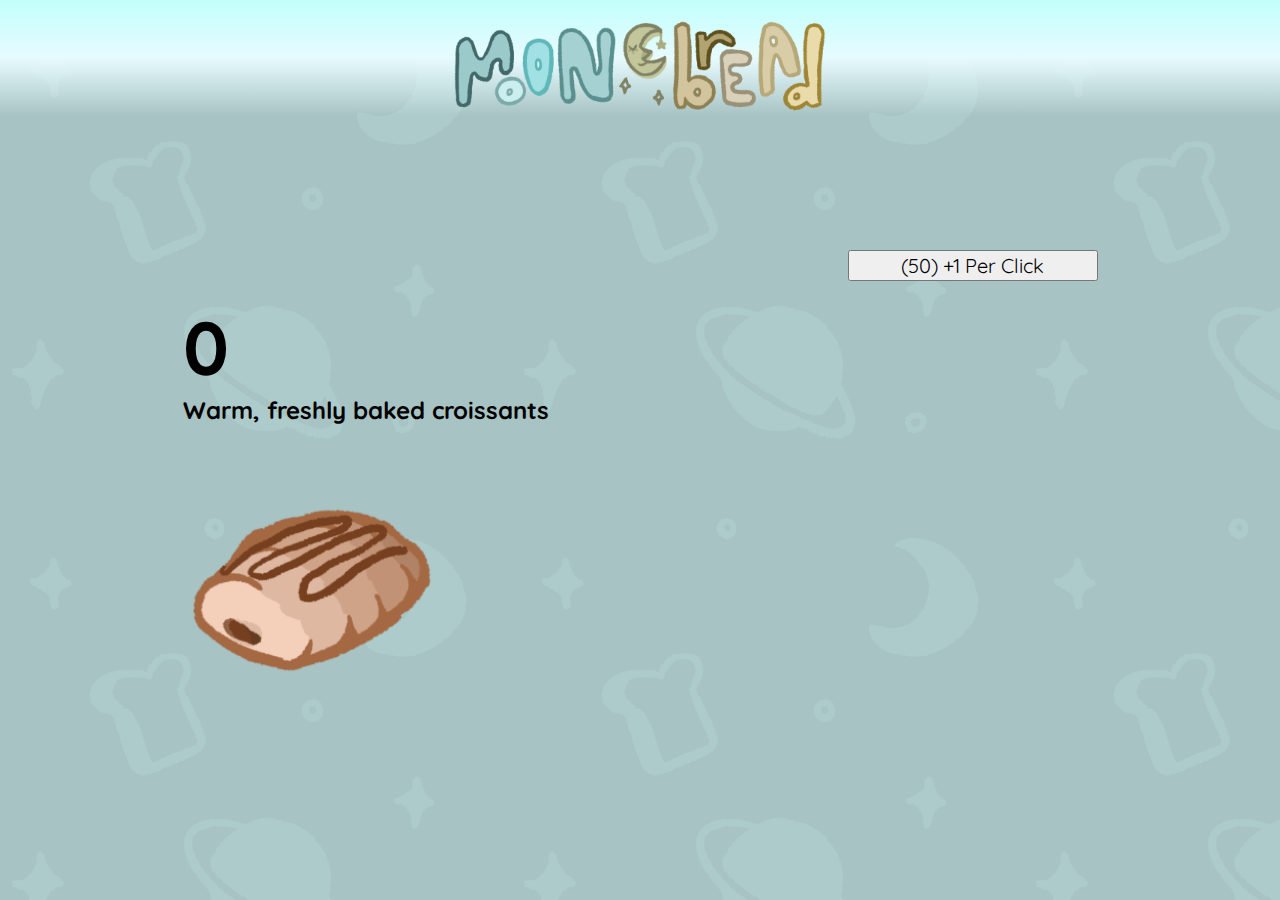
==== Clicker/clicker.html @ 71304e9a "clicker game" ====
<!DOCTYPE html>
<html>

<head>
  <meta charset="utf-8">
  <meta name="viewport" content="width=device-width">
  <link rel="stylesheet"
  href="https://fonts.googleapis.com/css?family=Quicksand">
  <title>Croissant Clicker</title>
  <link href="../Clicker/clickerStyle.css" rel="stylesheet" type="text/css" />
  <link rel="icon" href="../Images/moonlogo.png" type="image/icon type">
</head>

<body>
  <a href="../main.html" class = "top" >
    <img src="../Images/moonbread.png" alt="Radiotower Title"  style="width:30%; height:30%;"/>
  </a>

  <div class="mainBody">
    <div class="leftBox">
        <h1 id="choctext">0</h1>
        <h2>Warm, freshly baked croissants</h2>
      
        <img id="croissant" src="../Images/choccros1.png" onclick="ChocClicked()">
    </div>

    <div class="rightBox">
        <button onclick="IncClick()" id="perClick">(50) +1 Per Click</button>
    </div>
  </div>

  <script src="../Clicker/clickerScript.js"></script>
</body>

</html>
---- Clicker/clickerStyle.css ----
*, *::after, *::before {
    box-sizing: border-box;
    font-family: 'Quicksand';
}

html, body {
    width:100%;
    margin-left:0px;
    margin-top:0px;
}

.top {
    position: absolute;
    top:0%;
    display:flex;
    width:100%;
    padding-top:20px;
    justify-content: center;
    background-image: linear-gradient(rgba(194, 255, 251, 1), rgba(231, 251, 255, 1),rgba(231, 251, 255, 0));
}

body {
    background-image: url("../Images/background.png");
    background-repeat: repeat;
    margin-top:250px;
}

h1 {
    font-size:75px;
}

h2 {
    margin-top:-50px;
}

.mainBody {
    display:flex;
    flex-direction:row;
    justify-content:space-around;
    margin:100px;
}

.leftBox {
    display:flex;
    justify-content:left;
    flex-direction:column;
    width:500px;
}

.rightBox {
    display:flex;
    justify-content:right;
    flex-direction:column;
    width:250px;
}

#croissant {
    width:256px;
    height:256px;
}

#croissant:hover {
    margin-top:-5px;
    margin-left:-5px;
    width:266px;
    height:266px;
}

button {
    font-size:20px;
}
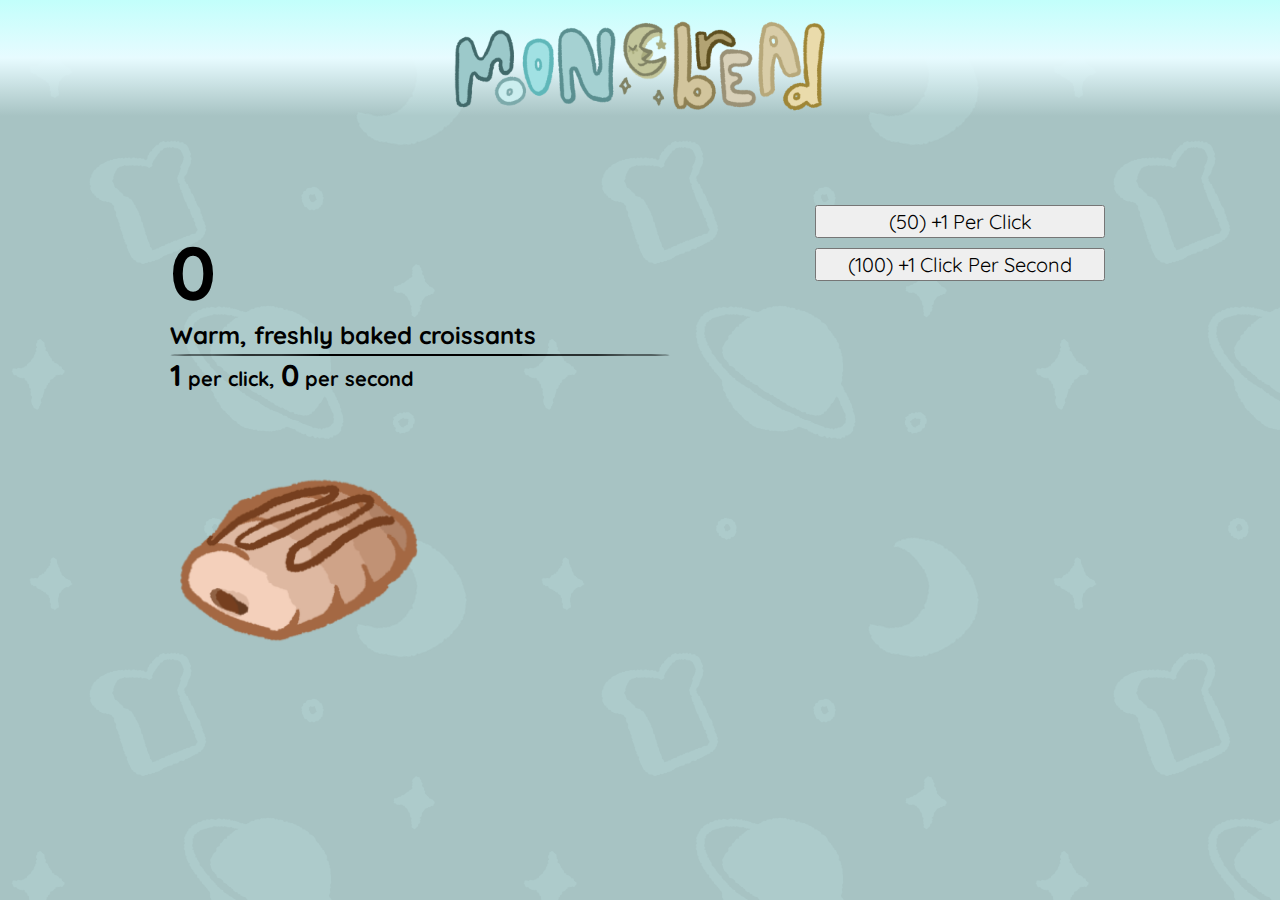
==== commit 1dc5cb34: "CLICKER GAME" ====
--- a/Clicker/clicker.html
+++ b/Clicker/clicker.html
@@ -20,12 +20,15 @@
     <div class="leftBox">
         <h1 id="choctext">0</h1>
         <h2>Warm, freshly baked croissants</h2>
+        <div style="height:2px; border-radius:50%; background-color:rgb(0, 0, 0); margin-top:-15px; margin-bottom:15px;"></div>
+        <h3><b id="perClickStat">1</b> per click, <b id="autoClickStat">0</b> per second</h3>
       
         <img id="croissant" src="../Images/choccros1.png" onclick="ChocClicked()">
     </div>
 
     <div class="rightBox">
         <button onclick="IncClick()" id="perClick">(50) +1 Per Click</button>
+        <button onclick="IncAutoClick()" id="autoClick">(100) +1 Click Per Second</button>
     </div>
   </div>
 
--- a/Clicker/clickerStyle.css
+++ b/Clicker/clickerStyle.css
@@ -7,6 +7,7 @@
     width:100%;
     margin-left:0px;
     margin-top:0px;
+    overflow-y:hidden;
 }
 
 .top {
@@ -22,7 +23,7 @@
 body {
     background-image: url("../Images/background.png");
     background-repeat: repeat;
-    margin-top:250px;
+    margin-top:200px;
 }
 
 h1 {
@@ -33,11 +34,21 @@
     margin-top:-50px;
 }
 
+h3 {
+    margin-top:-15px;
+    font-size:20px;
+}
+
+b {
+    font-size:30px;
+}
+
 .mainBody {
     display:flex;
     flex-direction:row;
     justify-content:space-around;
     margin:100px;
+    margin-top:0px;
 }
 
 .leftBox {
@@ -45,13 +56,14 @@
     justify-content:left;
     flex-direction:column;
     width:500px;
+    margin-top:-25px;
 }
 
 .rightBox {
     display:flex;
     justify-content:right;
     flex-direction:column;
-    width:250px;
+    width:300px;
 }
 
 #croissant {
@@ -68,4 +80,6 @@
 
 button {
     font-size:20px;
+    margin:5px;
+    padding:2px;
 }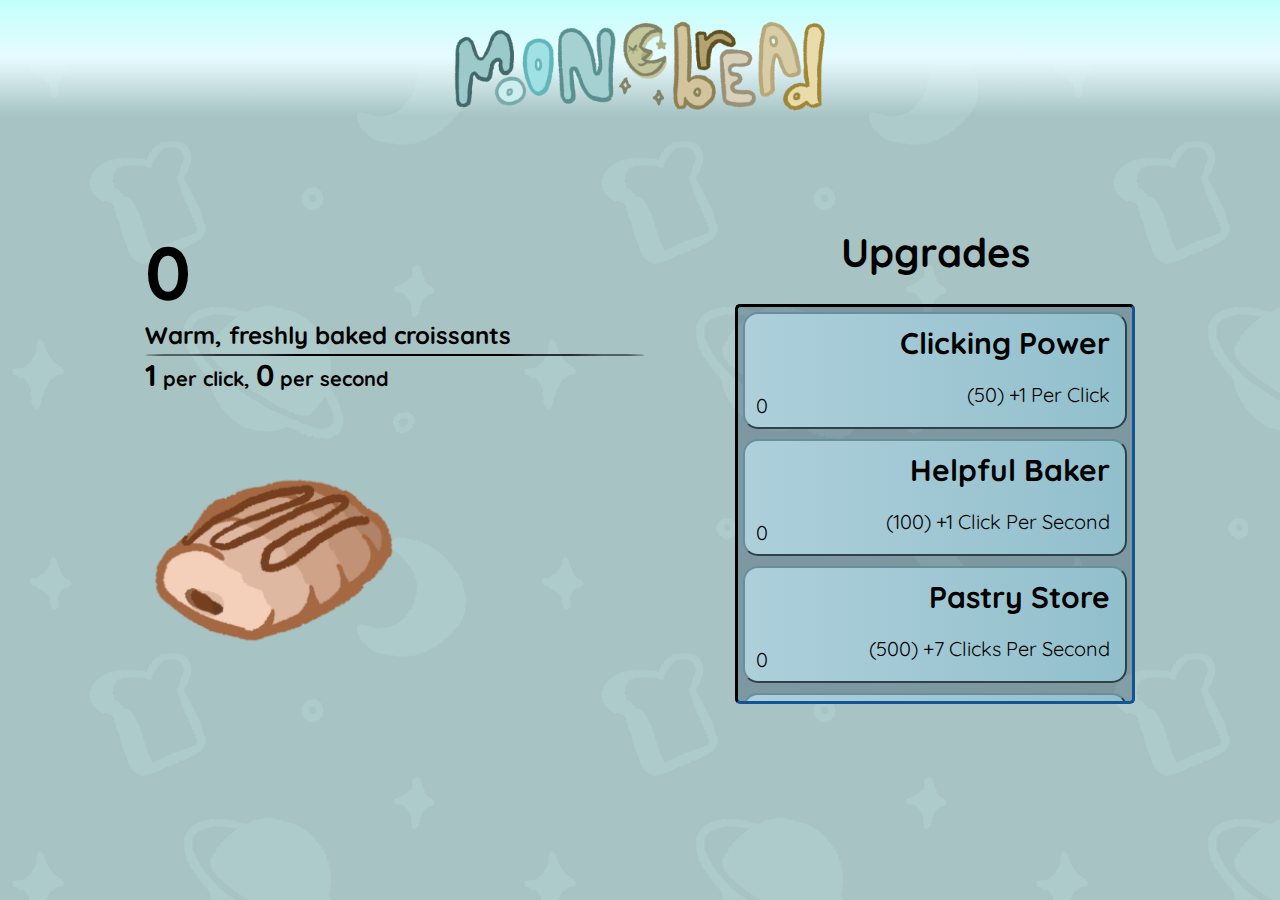
==== commit 425a42b1: "more clicker goodness" ====
--- a/Clicker/clicker.html
+++ b/Clicker/clicker.html
@@ -26,9 +26,33 @@
         <img id="croissant" src="../Images/choccros1.png" onclick="ChocClicked()">
     </div>
 
-    <div class="rightBox">
-        <button onclick="IncClick()" id="perClick">(50) +1 Per Click</button>
-        <button onclick="IncAutoClick()" id="autoClick">(100) +1 Click Per Second</button>
+    <div>
+      <h1 style="font-size:40px; text-align:center;">Upgrades</h1>
+      <div class="rightBox">
+          <button onclick="IncClick()">
+            <b>Clicking Power</b>
+            <p id="perClick">(50) +1 Per Click</p>
+            <p class="cornerCounter" id="perClickCount">0</p>
+          </button>
+
+          <button onclick="IncAutoClick()">
+            <b>Helpful Baker</b>
+            <p id="autoClick">(100) +1 Click Per Second</p>
+            <p class="cornerCounter" id="IncAutoCount">0</p>
+          </button>
+
+          <button onclick="StoreAutoClick()">
+            <b>Pastry Store</b>
+            <p id="storeClick">(500) +7 Clicks Per Second</p>
+            <p class="cornerCounter" id="StoreAutoCount">0</p>
+          </button>
+
+          <button onclick="FactoryAutoClick()">
+            <b>Industrial Complex</b>
+            <p id="factoryClick">(3200) +50 Clicks Per Second</p>
+            <p class="cornerCounter" id="FactoryAutoCount">0</p>
+          </button>
+      </div>
     </div>
   </div>
 
--- a/Clicker/clickerStyle.css
+++ b/Clicker/clickerStyle.css
@@ -63,12 +63,31 @@
     display:flex;
     justify-content:right;
     flex-direction:column;
-    width:300px;
+    width:400px;
+    height:400px;
+
+    overflow: auto;
+    white-space: nowrap;
+
+    background-color:rgba(13, 34, 63, 0.267);
+    border-style:inset;
+    border-radius:5px;
+    border-color:rgb(8, 37, 65);
 }
 
 #croissant {
     width:256px;
     height:256px;
+    animation: Bob 4s ease-in-out infinite;
+}
+
+@keyframes Bob {
+    0%, 100% {
+        transform: rotate(5deg);
+    }
+    50% {
+        transform: rotate(-5deg);
+    }
 }
 
 #croissant:hover {
@@ -78,8 +97,30 @@
     height:266px;
 }
 
+.cornerCounter {
+    position:absolute;
+    text-align:left;
+    left:3%;
+    bottom:-10%;
+}
+
 button {
+    position: relative;
     font-size:20px;
     margin:5px;
-    padding:2px;
+    padding:10px;
+    padding-right:15px;
+    padding-bottom:0px;
+    
+    display:flex;
+    flex-direction:column;
+    align-items:flex-end;
+
+    background-image: linear-gradient(to right, rgb(173, 208, 219),rgb(146, 191, 204));
+    border-radius:15px;
+    border-color:rgb(103, 144, 155);
+}
+
+button:hover {
+    background-image: linear-gradient(to right, rgb(133, 160, 168),rgb(102, 135, 145));
 }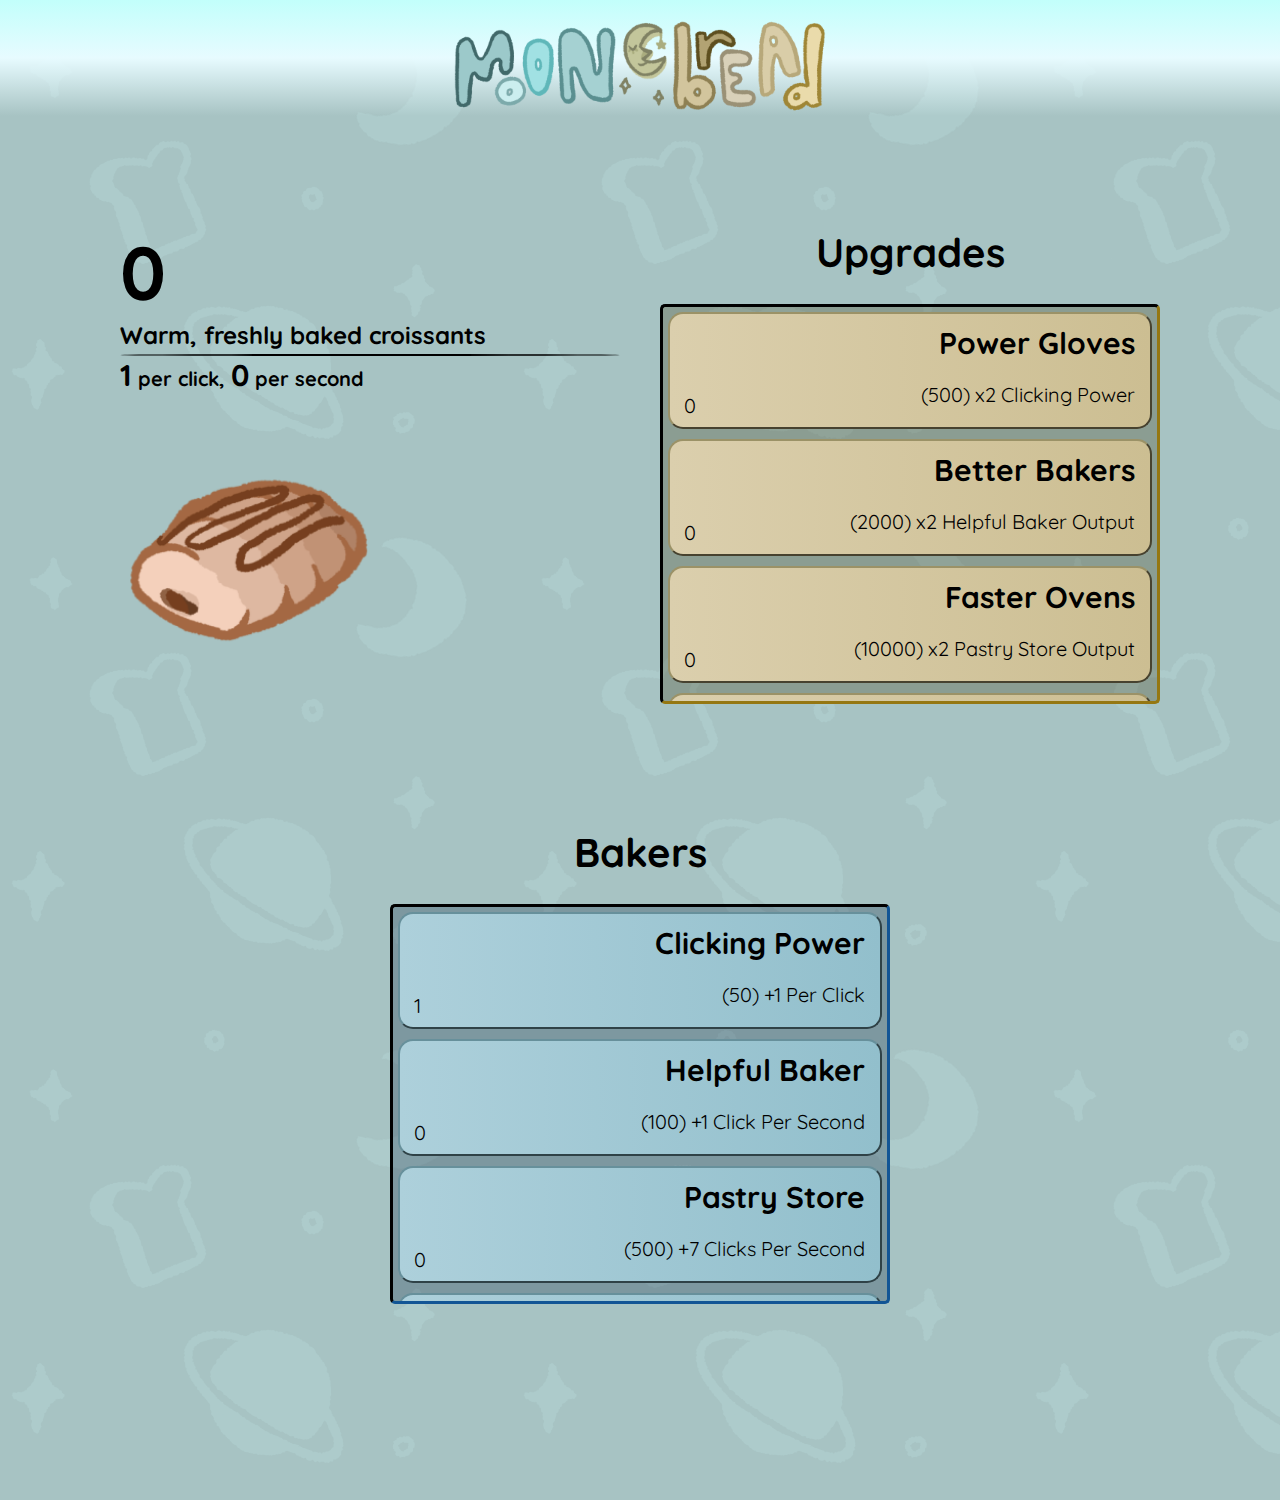
==== commit c8af0901: "upgrades for clicking game" ====
--- a/Clicker/clicker.html
+++ b/Clicker/clicker.html
@@ -12,7 +12,7 @@
 </head>
 
 <body>
-  <a href="../main.html" class = "top" >
+  <a href="../index.html" class = "top" >
     <img src="../Images/moonbread.png" alt="Radiotower Title"  style="width:30%; height:30%;"/>
   </a>
 
@@ -26,28 +26,57 @@
         <img id="croissant" src="../Images/choccros1.png" onclick="ChocClicked()">
     </div>
 
-    <div>
+    <div style="height:600px;">
       <h1 style="font-size:40px; text-align:center;">Upgrades</h1>
+      <div class="rightBox" style="background-color:rgba(63, 51, 13, 0.267); border-color:rgb(65, 52, 8);">
+          <button class="upgradeButton" onclick="doubleClickingPower()">
+            <b>Power Gloves</b>
+            <p id="clickUpgrade">(500) x2 Clicking Power</p>
+            <p class="cornerCounter" id="clickUpgradeCount">0</p>
+          </button>
+
+          <button class="upgradeButton" onclick="doubleBakingPower()">
+            <b>Better Bakers</b>
+            <p id="bakerUpgrade">(2000) x2 Helpful Baker Output</p>
+            <p class="cornerCounter" id="bakerUpgradeCount">0</p>
+          </button>
+
+          <button class="upgradeButton" onclick="StoreAutoClick()">
+            <b>Faster Ovens</b>
+            <p id="storeUpgrade">(10000) x2 Pastry Store Output</p>
+            <p class="cornerCounter" id="storeUpgradeCount">0</p>
+          </button>
+
+          <button class="upgradeButton" onclick="FactoryAutoClick()">
+            <b>Union Busting</b>
+            <p id="factoryUpgrade">(150000) x2 Industrial Complex Output</p>
+            <p class="cornerCounter" id="factoryUpgradeCount">0</p>
+          </button>
+      </div>
+    </div>
+
+    <div style="height:600px;">
+      <h1 style="font-size:40px; text-align:center;">Bakers</h1>
       <div class="rightBox">
-          <button onclick="IncClick()">
+          <button class="bakerButton" onclick="IncClick()">
             <b>Clicking Power</b>
             <p id="perClick">(50) +1 Per Click</p>
-            <p class="cornerCounter" id="perClickCount">0</p>
+            <p class="cornerCounter" id="perClickCount">1</p>
           </button>
 
-          <button onclick="IncAutoClick()">
+          <button class="bakerButton" onclick="IncAutoClick()">
             <b>Helpful Baker</b>
             <p id="autoClick">(100) +1 Click Per Second</p>
             <p class="cornerCounter" id="IncAutoCount">0</p>
           </button>
 
-          <button onclick="StoreAutoClick()">
+          <button class="bakerButton" onclick="StoreAutoClick()">
             <b>Pastry Store</b>
             <p id="storeClick">(500) +7 Clicks Per Second</p>
             <p class="cornerCounter" id="StoreAutoCount">0</p>
           </button>
 
-          <button onclick="FactoryAutoClick()">
+          <button class="bakerButton" onclick="FactoryAutoClick()">
             <b>Industrial Complex</b>
             <p id="factoryClick">(3200) +50 Clicks Per Second</p>
             <p class="cornerCounter" id="FactoryAutoCount">0</p>
@@ -55,7 +84,7 @@
       </div>
     </div>
   </div>
-
+ 
   <script src="../Clicker/clickerScript.js"></script>
 </body>
 
--- a/Clicker/clickerStyle.css
+++ b/Clicker/clickerStyle.css
@@ -7,7 +7,6 @@
     width:100%;
     margin-left:0px;
     margin-top:0px;
-    overflow-y:hidden;
 }
 
 .top {
@@ -49,6 +48,7 @@
     justify-content:space-around;
     margin:100px;
     margin-top:0px;
+    flex-wrap:wrap;
 }
 
 .leftBox {
@@ -56,6 +56,7 @@
     justify-content:left;
     flex-direction:column;
     width:500px;
+    height:600px;
     margin-top:-25px;
 }
 
@@ -63,7 +64,7 @@
     display:flex;
     justify-content:right;
     flex-direction:column;
-    width:400px;
+    width:500px;
     height:400px;
 
     overflow: auto;
@@ -116,11 +117,23 @@
     flex-direction:column;
     align-items:flex-end;
 
+    border-radius:15px;
+}
+
+.bakerButton:hover {
+    background-image: linear-gradient(to right, rgb(133, 160, 168),rgb(102, 135, 145));
+}
+
+.bakerButton {
     background-image: linear-gradient(to right, rgb(173, 208, 219),rgb(146, 191, 204));
-    border-radius:15px;
     border-color:rgb(103, 144, 155);
 }
 
-button:hover {
-    background-image: linear-gradient(to right, rgb(133, 160, 168),rgb(102, 135, 145));
+.upgradeButton {
+    background-image: linear-gradient(to right, rgb(219, 207, 173),rgb(204, 190, 146));
+    border-color:rgb(155, 146, 103);
+}
+
+.upgradeButton:hover {
+    background-image: linear-gradient(to right, rgb(168, 156, 133),rgb(145, 134, 102));
 }